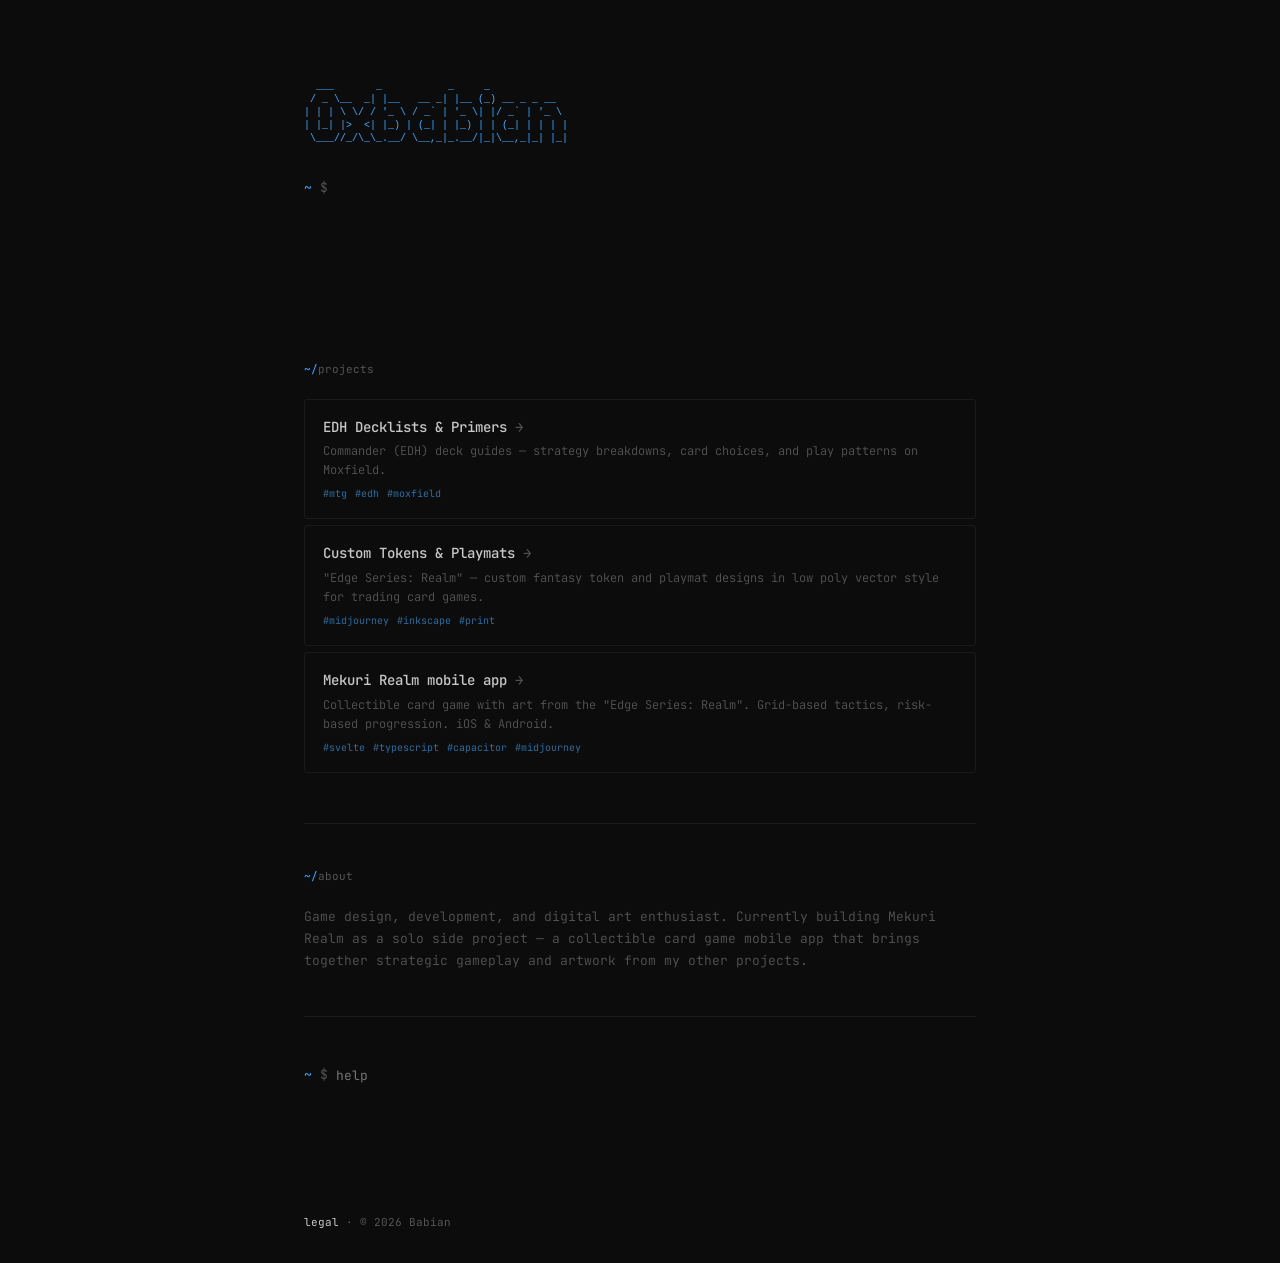
==== index.html @ 8018076c "Initial commit — 0xbabian.com static site Co-Authored-By: Claude Opus 4.6 (1M context) <noreply@anth" ====
<!DOCTYPE html>
<html lang="en">
<head>
  <meta charset="UTF-8">
  <meta name="viewport" content="width=device-width, initial-scale=1.0">
  <title>Babian — Creative Side Projects</title>
  <meta name="description" content="Babian — game design, digital art, and creative side projects. Creator of Mekuri Realm.">
  <link rel="preconnect" href="https://fonts.googleapis.com">
  <link rel="preconnect" href="https://fonts.gstatic.com" crossorigin>
  <link href="https://fonts.googleapis.com/css2?family=JetBrains+Mono:wght@300;400;500;700&display=swap" rel="stylesheet">
  <link rel="stylesheet" href="style.css">
  <noscript><style>.bio-line{opacity:1!important}.cursor{display:none!important}.mini-shell{display:none}#cmd::after{content:'whoami'}</style></noscript>
</head>
<body>
  <div class="wrap">

    <div class="ascii-logo-wrap">
    <pre class="ascii-logo">  ___       _           _     _
 / _ \__  _| |__   __ _| |__ (_) __ _ _ __
| | | \ \/ / '_ \ / _` | '_ \| |/ _` | '_ \
| |_| |>  <| |_) | (_| | |_) | | (_| | | | |
 \___//_/\_\_.__/ \__,_|_.__/|_|\__,_|_| |_|
    </pre>
    </div>

    <div class="section" style="border-bottom:none;padding-top:20px;">
      <div class="prompt"><span>~</span> $ <span id="cmd"></span><span class="cursor" id="type-cur" style="opacity:0;"></span></div>
      <div style="margin-top:8px;">
        <div class="bio bio-line"><span class="hl">Babian</span> · creative side projects</div>
        <div class="bio bio-line">game design · dev · digital art</div>
        <div class="bio bio-line">too many ideas, not enough evenings</div>
      </div>
    </div>

    <div class="section">
      <div class="section-head"><span>~/</span>projects</div>
      <a href="edh/index.html" class="project">
        <div class="project-name">EDH Decklists & Primers <span class="arrow">→</span></div>
        <div class="project-desc">Commander (EDH) deck guides — strategy breakdowns, card choices, and play patterns on Moxfield.</div>
        <div class="project-tags">
          <span class="tag">mtg</span>
          <span class="tag">edh</span>
          <span class="tag">moxfield</span>
        </div>
      </a>
      <a href="tokens/index.html" class="project">
        <div class="project-name">Custom Tokens & Playmats <span class="arrow">→</span></div>
        <div class="project-desc">"Edge Series: Realm" — custom fantasy token and playmat designs in low poly vector style for trading card games.</div>
        <div class="project-tags">
          <span class="tag">midjourney</span>
          <span class="tag">inkscape</span>
          <span class="tag">print</span>
        </div>
      </a>
      <a href="mekuri/index.html" class="project">
        <div class="project-name">Mekuri Realm mobile app <span class="arrow">→</span></div>
        <div class="project-desc">Collectible card game with art from the "Edge Series: Realm". Grid-based tactics, risk-based progression. iOS & Android.</div>
        <div class="project-tags">
          <span class="tag">svelte</span>
          <span class="tag">typescript</span>
          <span class="tag">capacitor</span>
          <span class="tag">midjourney</span>
        </div>
      </a>
    </div>

    <div class="section">
      <div class="section-head"><span>~/</span>about</div>
      <p class="bio">
        Game design, development, and digital art enthusiast.
        Currently building Mekuri Realm as a solo side project — a collectible
        card game mobile app that brings together strategic gameplay and artwork
        from my other projects.
      </p>
    </div>

    <div class="mini-shell">
      <div class="shell-output" id="so"></div>
      <div class="shell-row">
        <span class="shell-prompt"><span>~</span> $</span>
        <input class="shell-input" type="text" placeholder="help" spellcheck="false" id="si">
      </div>
    </div>

    <div class="footer">
      <a href="legal.html">legal</a> · © 2026 Babian
    </div>

  </div>
  <script>
    const themes={cyan:'#4af',green:'#33d17a',amber:'#ffb000'};
    const themeMeta={cyan:'ANSI 36 cyan',green:'P1 phosphor green',amber:'IBM 5151 amber'};
    let currentTheme='cyan';
    function setTheme(name){if(!themes[name])return false;currentTheme=name;document.documentElement.style.setProperty('--t-accent',themes[name]);localStorage.setItem('theme',name);return true;}
    const saved=localStorage.getItem('theme');if(saved&&themes[saved])setTheme(saved);

    const cmds={help:`<span class="c">available commands:</span>\n\n  <span class="t">help</span>        show this message\n  <span class="t">whoami</span>      who am i\n  <span class="t">neofetch</span>    system info\n  <span class="t">stack</span>       current tech stack\n  <span class="t">status</span>      project status\n  <span class="t">theme</span> <span class="c">[name]</span> switch color theme\n  <span class="t">coffee</span>      essential fuel\n  <span class="t">roll</span>        roll a d20\n  <span class="t">ls</span>          list files\n  <span class="t">cat</span> <span class="c">[file]</span>  read file\n  <span class="t">cd</span> <span class="c">[dir]</span>    navigate to page\n  <span class="t">clear</span>       clear output`,whoami:`<span class="c">Lars Waldow</span> <span class="t">aka</span> <span class="c">Babian</span>\n\n  <span class="t">Game design, digital art, and too many side projects.</span>\n  <span class="t">Based in Germany. Fueled by oat milk coffee.</span>`,stack:`<span class="c">~/stack.json</span>\n\n  frontend    <span class="t">Svelte 5 + TypeScript</span>\n  mobile      <span class="t">Capacitor (iOS + Android)</span>\n  styling     <span class="t">Tailwind CSS</span>\n  audio       <span class="t">Howler.js</span>\n  art         <span class="t">Midjourney v7 + Inkscape</span>\n  build       <span class="t">Vite</span>\n  os          <span class="t">macOS (Mac Studio M2 Max)</span>`,status:`<span class="c">project status:</span>\n\n  EDH Decks (20+) <span class="t">ongoing</span>         <span class="c">[########--]</span> 80%\n  Token Art       <span class="t">ongoing</span>         <span class="c">[########--]</span> 80%\n  Mekuri Realm    <span class="t">in development</span>  <span class="c">[######----]</span> 60%\n  This Website    <span class="t">you're looking at it</span>\n  Sleep Schedule  <span class="t">deprecated</span>`,coffee:()=>`<span class="c">brewing...</span>\n\n  Coffee #${Math.floor(Math.random()*847)+100} of 2026\n  <span class="t">Status: still warm</span>\n  <span class="t">Milk: oat</span>`,roll:()=>{const r=Math.floor(Math.random()*20)+1;const c=r===20?'  CRITICAL HIT! Ship it!':r===1?'  Critical fail. Coffee break.':r>=15?'  Nice roll. The code compiles.':r>=10?'  Decent. No bugs introduced.':'  Ouch. Check the console.';return`<span class="c">Rolling d20...</span>\n\n  Result: <span class="t">${r}</span>\n${c}`},sudo:`<span class="c">nice try.</span>\n\n  <span class="t">You are not in the sudoers file.</span>`,neofetch:()=>{const ua=navigator.userAgent;let os='Unknown';if(ua.includes('Mac'))os=ua.match(/Mac OS X [\d_]+/)?.[0]?.replace(/_/g,'.')||'macOS';else if(ua.includes('Windows'))os=ua.match(/Windows NT [\d.]+/)?.[0]||'Windows';else if(ua.includes('Linux'))os='Linux';else if(ua.includes('Android'))os='Android';else if(ua.includes('iPhone')||ua.includes('iPad'))os=ua.match(/OS [\d_]+/)?.[0]?.replace(/_/g,'.')||'iOS';let browser='Unknown';if(ua.includes('Firefox'))browser='Firefox '+(ua.match(/Firefox\/([\d.]+)/)?.[1]||'');else if(ua.includes('Edg/'))browser='Edge '+(ua.match(/Edg\/([\d.]+)/)?.[1]||'');else if(ua.includes('Chrome'))browser='Chrome '+(ua.match(/Chrome\/([\d.]+)/)?.[1]||'');else if(ua.includes('Safari'))browser='Safari '+(ua.match(/Version\/([\d.]+)/)?.[1]||'');const res=screen.width+'x'+screen.height+(devicePixelRatio>1?' @'+devicePixelRatio+'x':'');const vp=innerWidth+'x'+innerHeight;const cores=navigator.hardwareConcurrency||'?';const mem=navigator.deviceMemory?navigator.deviceMemory+'GB':'?';const lang=navigator.language;const dark=matchMedia('(prefers-color-scheme:dark)').matches?'yes':'no';const up=Math.floor(performance.now()/1000);const m=Math.floor(up/60);const s=up%60;const uptime=m>0?m+'m '+s+'s':s+'s';return`<span class="c">visitor@0xbabian.com</span>\n  ─────────────────\n  <span class="t">OS:</span>       ${os}\n  <span class="t">Browser:</span>  ${browser}\n  <span class="t">Display:</span>  ${res}\n  <span class="t">Viewport:</span> ${vp}\n  <span class="t">Cores:</span>    ${cores}\n  <span class="t">Memory:</span>   ${mem}\n  <span class="t">Lang:</span>     ${lang}\n  <span class="t">Theme:</span>    ${currentTheme} [${themes[currentTheme]}]\n  <span class="t">Uptime:</span>   ${uptime}`},ls:`<span class="t">about.md    edh/    legal/    mekuri/    tokens/    .secret</span>`,'cat .secret':`<span class="c">404:</span> <span class="t">Nice try, Guybrush.</span>`,'cat about.md':`<span class="c">~/about.md</span>\n\n  <span class="t">Game design, dev and digital art.</span>\n  <span class="t">Currently building Mekuri Realm — a collectible card game</span>\n  <span class="t">mobile app. Fueled by oat milk coffee.</span>`,exit:`<span class="t">Logout? Where would you even go?</span>\n<span class="t">The terminal is all there is.</span>`,clear:'CLEAR'};
    // Intro sequence
    (function(){
      var cmd=document.getElementById('cmd'),cur=document.getElementById('type-cur'),logo=document.querySelector('.ascii-logo'),lines=document.querySelectorAll('.bio-line'),text='whoami',i=0;
      if(sessionStorage.getItem('intro')){logo.style.cssText='clip-path:none;animation:none;opacity:1';cmd.textContent='whoami';cur.style.display='none';lines.forEach(function(l){l.style.opacity='1';});return;}
      sessionStorage.setItem('intro','1');
      function type(){if(i<text.length){cmd.textContent+=text[i++];setTimeout(type,80);}else{setTimeout(function(){cur.style.display='none';lines.forEach(function(l,idx){setTimeout(function(){l.style.animation='fadeInLine 0.45s ease-out forwards';if(idx===lines.length-1){setTimeout(function(){var si=document.getElementById('si');if(window.innerWidth>480)si.focus();},500);}},idx*300);});},350);}}
      setTimeout(function(){cur.style.animation='fadeIn 0.3s ease-out forwards';},2000);
      setTimeout(type,2500);
    })();

    const si=document.getElementById('si'),so=document.getElementById('so');
    si.addEventListener('keydown',e=>{if(e.key!=='Enter')return;const raw=si.value.trim().toLowerCase();si.value='';if(!raw)return;let r;if(raw.startsWith('theme')){const arg=raw.split(/\s+/)[1];function themeList(){return Object.keys(themes).map(t=>{const mark=t===currentTheme?' ●':'';const pad=' '.repeat(10-t.length-mark.length);return`  <span class="${t===currentTheme?'c':'t'}">${t}${mark}</span>${pad}<span style="color:var(--t-dim)">// ${themeMeta[t]}</span>`}).join('\n');}function themeListHtml(prefix){return`${prefix?`<span class="c">${prefix}</span>\n\n`:''}<span class="theme-list">${themeList()}</span>`;}function updateAllThemeLists(){so.querySelectorAll('.theme-list').forEach(el=>{el.innerHTML=themeList();});}if(!arg){r=`${themeListHtml('available themes:')}\n\n  <span class="t">usage: theme [name]</span>`;}else if(setTheme(arg)){updateAllThemeLists();r=`<span class="c">theme set to ${arg}</span>`;}else{r=`<span class="t">unknown theme: ${arg}. Try</span> <span class="c">theme</span> <span class="t">to list options.</span>`;}}else if(raw.startsWith('cd')){const dir=raw.split(/\s+/)[1];const dirs={legal:'legal.html',mekuri:'mekuri/index.html',tokens:'tokens/index.html',edh:'edh/index.html'};if(!dir){r=`<span class="c">usage:</span> <span class="t">cd [dir]</span>\n\n  <span class="t">edh/    legal/    mekuri/    tokens/</span>`;}else if(dirs[dir]||dirs[dir.replace(/\/$/,'')]){const target=dirs[dir]||dirs[dir.replace(/\/$/,'')];r=`<span class="c">cd ${dir}/</span> <span class="t">— redirecting...</span>`;setTimeout(()=>{window.location.href=target;},1000);}else{r=`<span class="t">bash: cd: ${dir}: No such directory</span>`;}}else{r=cmds[raw];if(typeof r==='function')r=r();if(!r)r=`<span class="t">command not found: ${raw}. Type</span> <span class="c">help</span> <span class="t">for available commands.</span>`;}if(r==='CLEAR'){so.innerHTML='';return;}const el=document.createElement('div');el.style.marginBottom='16px';el.innerHTML=`<div style="color:var(--t-dim);margin-bottom:4px;"><span style="color:var(--t-accent);">~</span> $ ${raw}</div>${r}`;so.appendChild(el);si.scrollIntoView({behavior:'smooth',block:'center'});});
  </script>
</body>
</html>
---- style.css ----
*, *::before, *::after { margin: 0; padding: 0; box-sizing: border-box; }

:root {
  --t-bg: #0c0c0c;
  --t-accent: #4af;
  --t-dim: #555;
  --t-text: #c8c8c8;
  --t-text-bright: #e8e8e8;
  --t-border: #1a1a1a;
  --t-border-hover: #2a2a2a;
}

html { scroll-behavior: smooth; }

body {
  font-family: 'JetBrains Mono', monospace;
  background: var(--t-bg);
  color: var(--t-text);
  min-height: 100vh;
  line-height: 1.6;
  -webkit-font-smoothing: antialiased;
  font-size: 13px;
}

.wrap { max-width: 720px; margin: 0 auto; padding: 0 24px; }

/* ASCII */
.ascii-logo-wrap { padding-top: 60px; }
.ascii-logo {
  color: var(--t-accent);
  font-size: 10px;
  line-height: 1.3;
  white-space: pre;
  overflow: visible;
  position: relative;
  clip-path: inset(0 0 100% 0);
  animation: revealLines 1.2s ease-out 0.3s forwards, logoGlow 0.6s ease-in-out 1.3s forwards;
}
.ascii-logo::after {
  content: '';
  position: absolute;
  left: 0; right: 0;
  top: 0; height: 2px;
  background: linear-gradient(90deg, transparent, var(--t-accent), transparent);
  opacity: 0;
  animation: scanLine 1.2s ease-out 0.3s forwards;
  pointer-events: none;
}
@keyframes revealLines {
  0%   { clip-path: inset(0 0 100% 0); }
  100% { clip-path: inset(0 0 0% 0); }
}
@keyframes logoGlow {
  0%   { text-shadow: none; }
  50%  { text-shadow: 0 0 10px var(--t-accent), 0 0 20px var(--t-accent); }
  100% { text-shadow: none; }
}
@keyframes scanLine {
  0%   { top: 0; opacity: 0.8; }
  50%  { opacity: 1; }
  85%  { opacity: 0.5; }
  100% { top: 100%; opacity: 0; }
}
@media (max-width: 480px) {
  .ascii-logo { transform: scale(0.85); transform-origin: top left; margin-bottom: -10px; }
  .section { padding: 24px 0; }
  .mini-shell { padding: 24px 0; margin-bottom: 24px; }
}

/* Prompt */
.prompt { color: var(--t-dim); font-size: 13px; }
.prompt span, .hl { color: var(--t-accent); }

/* Sections */
.section { padding: 36px 0; border-bottom: 1px solid var(--t-border); }
.section:last-of-type { border-bottom: none; }
.section-head { font-size: 11px; color: var(--t-dim); margin-bottom: 20px; }
.section-head span { color: var(--t-accent); }

/* Bio */
.bio { font-size: 13px; color: var(--t-dim); font-weight: 300; line-height: 1.7; }
.bio a { color: var(--t-accent); text-decoration: none; }
.bio a:hover { text-decoration: underline; }

/* Projects */
.project {
  display: block; padding: 16px 18px; margin-bottom: 6px;
  border: 1px solid var(--t-border); border-radius: 3px;
  text-decoration: none; color: inherit;
  transition: border-color 0.2s, background 0.2s;
}
.project:hover { border-color: var(--t-border-hover); background: #111; }
.project-name { font-size: 14px; font-weight: 500; margin-bottom: 4px; }
.project-name .arrow { color: var(--t-dim); transition: color 0.2s; }
.project:hover .arrow { color: var(--t-accent); }
.project-desc { font-size: 12px; color: var(--t-dim); font-weight: 300; }
.project-tags { margin-top: 6px; display: flex; gap: 8px; flex-wrap: wrap; }
.tag { font-size: 10px; color: var(--t-accent); opacity: 0.6; }
.tag::before { content: '#'; }

/* Cursor */
.cursor {
  display: inline-block; width: 8px; height: 15px;
  background: var(--t-accent); margin-left: 2px;
  animation: blink 1s step-end infinite; vertical-align: text-bottom;
}
@keyframes blink { 50% { opacity: 0; } }
@keyframes fadeIn { from { opacity: 0; } to { opacity: 1; } }

/* Bio line reveal */
.bio-line { opacity: 0; }
@keyframes fadeInLine {
  from { opacity: 0; transform: translateY(5px); }
  to   { opacity: 1; transform: translateY(0); }
}

/* Shell */
.mini-shell { padding: 36px 0; margin-bottom: 60px; }
.shell-row { display: flex; align-items: center; gap: 8px; }
.shell-prompt { font-size: 13px; color: var(--t-dim); white-space: nowrap; }
.shell-prompt span { color: var(--t-accent); }
.shell-input {
  flex: 1; background: none; border: none; outline: none;
  font-family: 'JetBrains Mono', monospace; font-size: 13px;
  color: var(--t-text); caret-color: var(--t-accent);
}
.shell-output { margin-bottom: 12px; font-size: 12px; color: var(--t-dim); line-height: 1.7; white-space: pre-wrap; }
.shell-output .c { color: var(--t-accent); }
.shell-output .t { color: var(--t-text); }

/* Nav (subpages) */
.nav { padding: 24px 0; opacity: 0; animation: fadeIn 0.4s ease-out 0.1s forwards; }
.nav a { font-size: 12px; color: var(--t-dim); text-decoration: none; transition: color 0.2s; }
.nav a:hover { color: var(--t-text); }
.nav a .ch { color: var(--t-accent); }

/* Page header (subpages) */
.page-header { padding: 40px 0 32px; border-bottom: 1px solid var(--t-border); }
.page-title { font-size: 20px; font-weight: 700; letter-spacing: -0.5px; margin-bottom: 6px; }
.page-sub { font-size: 12px; color: var(--t-dim); font-weight: 300; line-height: 1.6; }
.page-badge {
  display: inline-block; font-size: 9px; font-weight: 600; letter-spacing: 2px;
  text-transform: uppercase; color: var(--t-accent); border: 1px solid var(--t-border);
  padding: 3px 8px; border-radius: 3px; margin-top: 10px;
}

/* Features */
.feature { padding: 18px 0; border-bottom: 1px solid var(--t-border); }
.feature:last-child { border-bottom: none; }
.feature-name { font-size: 13px; font-weight: 500; margin-bottom: 4px; display: flex; align-items: center; gap: 6px; }
.feature-icon { width: 16px; height: 16px; color: var(--t-accent); flex-shrink: 0; }
.feature-desc { font-size: 12px; color: var(--t-dim); font-weight: 300; }

/* Screenshots */
.screenshots { display: grid; grid-template-columns: repeat(auto-fit, minmax(140px, 1fr)); gap: 12px; margin-top: 16px; }
.screenshot {
  aspect-ratio: 9/16; max-height: 280px; border: 1px dashed var(--t-border); border-radius: 3px;
  display: flex; align-items: center; justify-content: center;
  color: var(--t-dim); font-size: 10px; letter-spacing: 1px; text-transform: uppercase;
  overflow: hidden;
}
.screenshot.has-image { padding: 0; border: none; max-height: none; aspect-ratio: auto; }
.screenshot.has-image img { width: 100%; height: auto; display: block; border-radius: 3px; }

/* Tech tags */
.tech-list { display: flex; flex-wrap: wrap; gap: 8px; margin-top: 8px; }
.tech-tag { font-size: 11px; color: var(--t-text); padding: 4px 10px; border: 1px solid var(--t-border); border-radius: 3px; }

/* Gallery */
.gallery { display: grid; grid-template-columns: repeat(auto-fill, minmax(150px, 1fr)); gap: 10px; }
.gallery-item {
  aspect-ratio: 5/7; border: 1px solid var(--t-border); border-radius: 3px;
  display: flex; align-items: center; justify-content: center;
  color: var(--t-dim); font-size: 10px; letter-spacing: 1px; text-transform: uppercase;
  transition: border-color 0.2s; overflow: hidden; position: relative;
}
.gallery-item:hover { border-color: var(--t-border-hover); }
.gallery-item.has-image { padding: 0; }
.gallery-item.has-image img { width: 100%; height: 100%; object-fit: cover; display: block; border-radius: 2px; }
.gallery-playmats { grid-template-columns: repeat(2, 1fr); }
@media (max-width: 480px) { .gallery-playmats { grid-template-columns: 1fr; } }
.gallery-item.playmat { aspect-ratio: 5/3; }

/* Prose (legal, privacy) */
.prose { font-size: 12px; color: var(--t-dim); line-height: 1.8; }
.prose h2 { font-size: 14px; font-weight: 600; color: var(--t-text); margin: 28px 0 12px; }
.prose h2:first-child { margin-top: 0; }
.prose p { margin-bottom: 12px; }
.prose a { color: var(--t-accent); text-decoration: none; }
.prose a:hover { text-decoration: underline; }
.prose ul { padding-left: 20px; margin-bottom: 12px; }
.prose li { margin-bottom: 4px; }
.prose .updated { font-size: 11px; color: var(--t-dim); margin-bottom: 24px; }

/* Footer */
.footer { padding: 32px 0; font-size: 11px; color: var(--t-dim); }
.footer a { color: var(--t-text); text-decoration: none; }
.footer a:hover { color: var(--t-accent); }

@media (min-width: 640px) {
  .ascii-logo-wrap { padding-top: 80px; }
  .section { padding: 44px 0; }
  .page-header { padding: 48px 0 36px; }
}
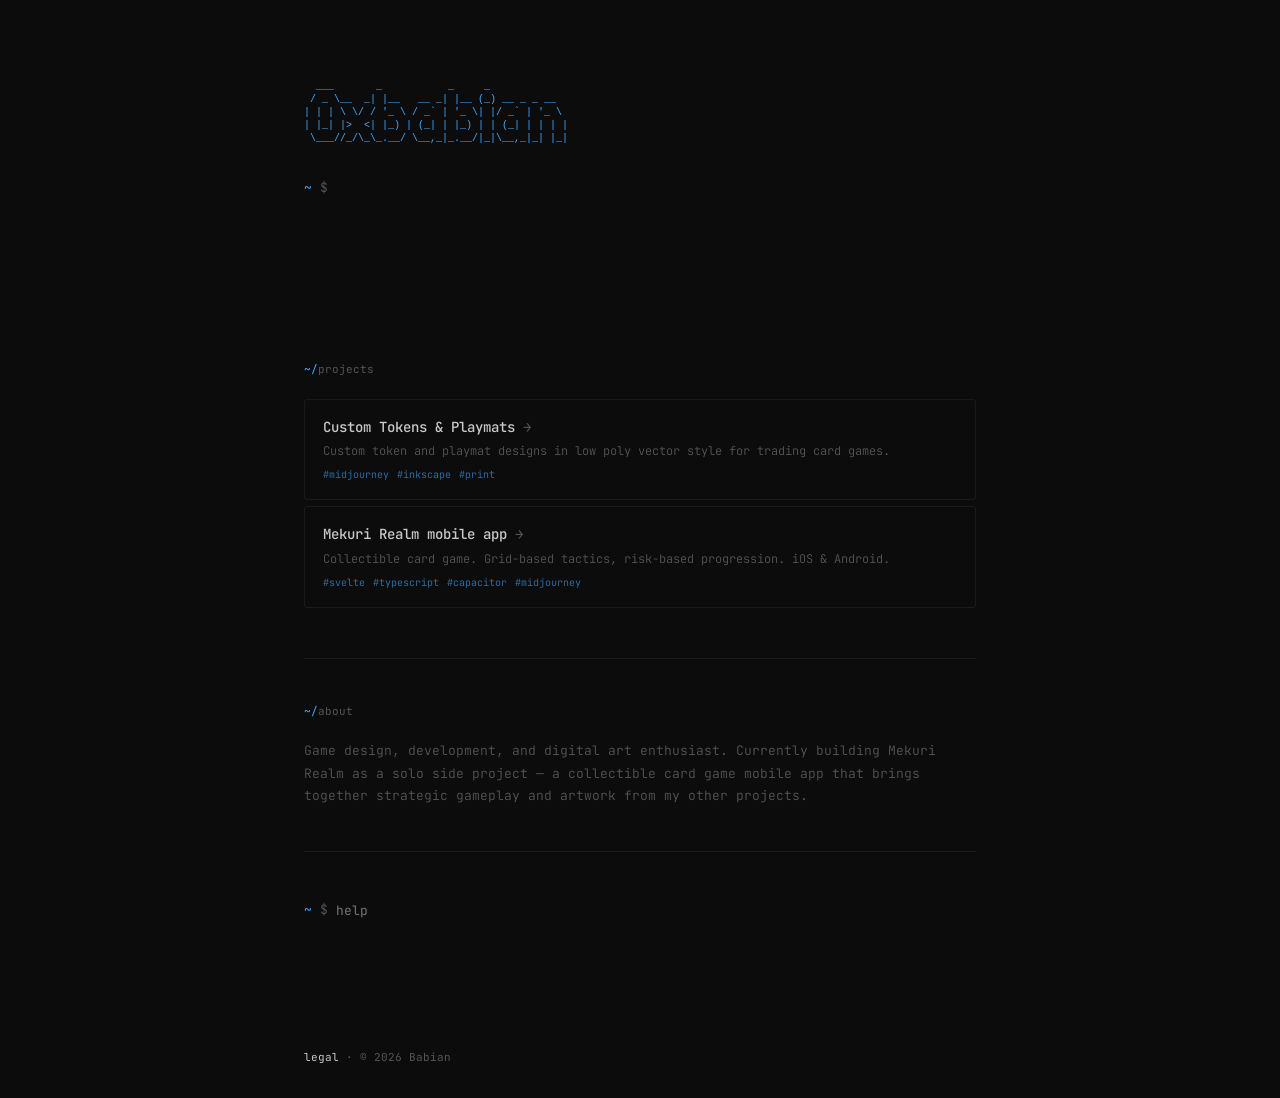
==== commit 6f120f25: "Remove EDH section, update Mekuri screenshots and content - Remove EDH Decklists & Primers page and " ====
--- a/index.html
+++ b/index.html
@@ -8,6 +8,7 @@
   <link rel="preconnect" href="https://fonts.googleapis.com">
   <link rel="preconnect" href="https://fonts.gstatic.com" crossorigin>
   <link href="https://fonts.googleapis.com/css2?family=JetBrains+Mono:wght@300;400;500;700&display=swap" rel="stylesheet">
+  <link rel="icon" href="favicon.svg" type="image/svg+xml">
   <link rel="stylesheet" href="style.css">
   <noscript><style>.bio-line{opacity:1!important}.cursor{display:none!important}.mini-shell{display:none}#cmd::after{content:'whoami'}</style></noscript>
 </head>
@@ -34,18 +35,9 @@
 
     <div class="section">
       <div class="section-head"><span>~/</span>projects</div>
-      <a href="edh/index.html" class="project">
-        <div class="project-name">EDH Decklists & Primers <span class="arrow">→</span></div>
-        <div class="project-desc">Commander (EDH) deck guides — strategy breakdowns, card choices, and play patterns on Moxfield.</div>
-        <div class="project-tags">
-          <span class="tag">mtg</span>
-          <span class="tag">edh</span>
-          <span class="tag">moxfield</span>
-        </div>
-      </a>
       <a href="tokens/index.html" class="project">
         <div class="project-name">Custom Tokens & Playmats <span class="arrow">→</span></div>
-        <div class="project-desc">"Edge Series: Realm" — custom fantasy token and playmat designs in low poly vector style for trading card games.</div>
+        <div class="project-desc">Custom token and playmat designs in low poly vector style for trading card games.</div>
         <div class="project-tags">
           <span class="tag">midjourney</span>
           <span class="tag">inkscape</span>
@@ -54,7 +46,7 @@
       </a>
       <a href="mekuri/index.html" class="project">
         <div class="project-name">Mekuri Realm mobile app <span class="arrow">→</span></div>
-        <div class="project-desc">Collectible card game with art from the "Edge Series: Realm". Grid-based tactics, risk-based progression. iOS & Android.</div>
+        <div class="project-desc">Collectible card game. Grid-based tactics, risk-based progression. iOS & Android.</div>
         <div class="project-tags">
           <span class="tag">svelte</span>
           <span class="tag">typescript</span>
@@ -88,17 +80,17 @@
 
   </div>
   <script>
-    const themes={cyan:'#4af',green:'#33d17a',amber:'#ffb000'};
-    const themeMeta={cyan:'ANSI 36 cyan',green:'P1 phosphor green',amber:'IBM 5151 amber'};
+    const themes={cyan:'#4af',green:'#33d17a',amber:'#ffb000',white:'#d4d4d4'};
+    const themeMeta={cyan:'ANSI 36 cyan',green:'P1 phosphor green',amber:'IBM 5151 amber',white:'VT220 white'};
     let currentTheme='cyan';
     function setTheme(name){if(!themes[name])return false;currentTheme=name;document.documentElement.style.setProperty('--t-accent',themes[name]);localStorage.setItem('theme',name);return true;}
     const saved=localStorage.getItem('theme');if(saved&&themes[saved])setTheme(saved);
 
-    const cmds={help:`<span class="c">available commands:</span>\n\n  <span class="t">help</span>        show this message\n  <span class="t">whoami</span>      who am i\n  <span class="t">neofetch</span>    system info\n  <span class="t">stack</span>       current tech stack\n  <span class="t">status</span>      project status\n  <span class="t">theme</span> <span class="c">[name]</span> switch color theme\n  <span class="t">coffee</span>      essential fuel\n  <span class="t">roll</span>        roll a d20\n  <span class="t">ls</span>          list files\n  <span class="t">cat</span> <span class="c">[file]</span>  read file\n  <span class="t">cd</span> <span class="c">[dir]</span>    navigate to page\n  <span class="t">clear</span>       clear output`,whoami:`<span class="c">Lars Waldow</span> <span class="t">aka</span> <span class="c">Babian</span>\n\n  <span class="t">Game design, digital art, and too many side projects.</span>\n  <span class="t">Based in Germany. Fueled by oat milk coffee.</span>`,stack:`<span class="c">~/stack.json</span>\n\n  frontend    <span class="t">Svelte 5 + TypeScript</span>\n  mobile      <span class="t">Capacitor (iOS + Android)</span>\n  styling     <span class="t">Tailwind CSS</span>\n  audio       <span class="t">Howler.js</span>\n  art         <span class="t">Midjourney v7 + Inkscape</span>\n  build       <span class="t">Vite</span>\n  os          <span class="t">macOS (Mac Studio M2 Max)</span>`,status:`<span class="c">project status:</span>\n\n  EDH Decks (20+) <span class="t">ongoing</span>         <span class="c">[########--]</span> 80%\n  Token Art       <span class="t">ongoing</span>         <span class="c">[########--]</span> 80%\n  Mekuri Realm    <span class="t">in development</span>  <span class="c">[######----]</span> 60%\n  This Website    <span class="t">you're looking at it</span>\n  Sleep Schedule  <span class="t">deprecated</span>`,coffee:()=>`<span class="c">brewing...</span>\n\n  Coffee #${Math.floor(Math.random()*847)+100} of 2026\n  <span class="t">Status: still warm</span>\n  <span class="t">Milk: oat</span>`,roll:()=>{const r=Math.floor(Math.random()*20)+1;const c=r===20?'  CRITICAL HIT! Ship it!':r===1?'  Critical fail. Coffee break.':r>=15?'  Nice roll. The code compiles.':r>=10?'  Decent. No bugs introduced.':'  Ouch. Check the console.';return`<span class="c">Rolling d20...</span>\n\n  Result: <span class="t">${r}</span>\n${c}`},sudo:`<span class="c">nice try.</span>\n\n  <span class="t">You are not in the sudoers file.</span>`,neofetch:()=>{const ua=navigator.userAgent;let os='Unknown';if(ua.includes('Mac'))os=ua.match(/Mac OS X [\d_]+/)?.[0]?.replace(/_/g,'.')||'macOS';else if(ua.includes('Windows'))os=ua.match(/Windows NT [\d.]+/)?.[0]||'Windows';else if(ua.includes('Linux'))os='Linux';else if(ua.includes('Android'))os='Android';else if(ua.includes('iPhone')||ua.includes('iPad'))os=ua.match(/OS [\d_]+/)?.[0]?.replace(/_/g,'.')||'iOS';let browser='Unknown';if(ua.includes('Firefox'))browser='Firefox '+(ua.match(/Firefox\/([\d.]+)/)?.[1]||'');else if(ua.includes('Edg/'))browser='Edge '+(ua.match(/Edg\/([\d.]+)/)?.[1]||'');else if(ua.includes('Chrome'))browser='Chrome '+(ua.match(/Chrome\/([\d.]+)/)?.[1]||'');else if(ua.includes('Safari'))browser='Safari '+(ua.match(/Version\/([\d.]+)/)?.[1]||'');const res=screen.width+'x'+screen.height+(devicePixelRatio>1?' @'+devicePixelRatio+'x':'');const vp=innerWidth+'x'+innerHeight;const cores=navigator.hardwareConcurrency||'?';const mem=navigator.deviceMemory?navigator.deviceMemory+'GB':'?';const lang=navigator.language;const dark=matchMedia('(prefers-color-scheme:dark)').matches?'yes':'no';const up=Math.floor(performance.now()/1000);const m=Math.floor(up/60);const s=up%60;const uptime=m>0?m+'m '+s+'s':s+'s';return`<span class="c">visitor@0xbabian.com</span>\n  ─────────────────\n  <span class="t">OS:</span>       ${os}\n  <span class="t">Browser:</span>  ${browser}\n  <span class="t">Display:</span>  ${res}\n  <span class="t">Viewport:</span> ${vp}\n  <span class="t">Cores:</span>    ${cores}\n  <span class="t">Memory:</span>   ${mem}\n  <span class="t">Lang:</span>     ${lang}\n  <span class="t">Theme:</span>    ${currentTheme} [${themes[currentTheme]}]\n  <span class="t">Uptime:</span>   ${uptime}`},ls:`<span class="t">about.md    edh/    legal/    mekuri/    tokens/    .secret</span>`,'cat .secret':`<span class="c">404:</span> <span class="t">Nice try, Guybrush.</span>`,'cat about.md':`<span class="c">~/about.md</span>\n\n  <span class="t">Game design, dev and digital art.</span>\n  <span class="t">Currently building Mekuri Realm — a collectible card game</span>\n  <span class="t">mobile app. Fueled by oat milk coffee.</span>`,exit:`<span class="t">Logout? Where would you even go?</span>\n<span class="t">The terminal is all there is.</span>`,clear:'CLEAR'};
+    const cmds={help:`<span class="c">available commands:</span>\n\n  <span class="t">help</span>        show this message\n  <span class="t">whoami</span>      who am i\n  <span class="t">neofetch</span>    system info\n  <span class="t">stack</span>       current tech stack\n  <span class="t">status</span>      project status\n  <span class="t">theme</span> <span class="c">[name]</span> switch color theme\n  <span class="t">coffee</span>      essential fuel\n  <span class="t">roll</span>        roll a d20\n  <span class="t">ls</span>          list files\n  <span class="t">cat</span> <span class="c">[file]</span>  read file\n  <span class="t">cd</span> <span class="c">[dir]</span>    navigate to page\n  <span class="t">clear</span>       clear output`,whoami:`<span class="c">Lars Waldow</span> <span class="t">aka</span> <span class="c">Babian</span>\n\n  <span class="t">Game design, digital art, and too many side projects.</span>\n  <span class="t">Based in Germany. Fueled by oat milk coffee.</span>`,stack:`<span class="c">~/stack.json</span>\n\n  frontend    <span class="t">Svelte 5 + TypeScript</span>\n  mobile      <span class="t">Capacitor (iOS + Android)</span>\n  styling     <span class="t">Tailwind CSS</span>\n  audio       <span class="t">Howler.js</span>\n  art         <span class="t">Midjourney v7 + Inkscape</span>\n  build       <span class="t">Vite</span>\n  os          <span class="t">macOS (Mac Studio M2 Max)</span>`,status:`<span class="c">project status:</span>\n\n  Token Art       <span class="t">ongoing</span>         <span class="c">[########--]</span> 80%\n  Mekuri Realm    <span class="t">in development</span>  <span class="c">[######----]</span> 60%\n  This Website    <span class="t">you're looking at it</span>\n  Sleep Schedule  <span class="t">deprecated</span>`,coffee:()=>{const day=Math.floor((Date.now()-new Date(new Date().getFullYear(),0,1))/864e5);const n=Math.floor(day*2.5)+Math.floor(Math.random()*3);return`<span class="c">brewing...</span>\n\n  Coffee #${n} of ${new Date().getFullYear()}\n  <span class="t">Blend:  dark roast</span>\n  <span class="t">Milk:   oat (obviously)</span>\n  <span class="t">Sugar:  absolutely not</span>\n  <span class="t">Temp:   hot (for now)</span>`},roll:()=>{const r=Math.floor(Math.random()*20)+1;const c=r===20?'  CRITICAL HIT! Ship it!':r===1?'  Critical fail. Coffee break.':r>=15?'  Nice roll. The code compiles.':r>=10?'  Decent. No bugs introduced.':'  Ouch. Check the console.';return`<span class="c">Rolling d20...</span>\n\n  Result: <span class="t">${r}</span>\n${c}`},sudo:`<span class="c">nice try.</span>\n\n  <span class="t">You are not in the sudoers file.</span>`,neofetch:()=>{const ua=navigator.userAgent;let os='Unknown';if(ua.includes('Mac'))os=ua.match(/Mac OS X [\d_]+/)?.[0]?.replace(/_/g,'.')||'macOS';else if(ua.includes('Windows'))os=ua.match(/Windows NT [\d.]+/)?.[0]||'Windows';else if(ua.includes('Linux'))os='Linux';else if(ua.includes('Android'))os='Android';else if(ua.includes('iPhone')||ua.includes('iPad'))os=ua.match(/OS [\d_]+/)?.[0]?.replace(/_/g,'.')||'iOS';let browser='Unknown';if(ua.includes('Firefox'))browser='Firefox '+(ua.match(/Firefox\/([\d.]+)/)?.[1]||'');else if(ua.includes('Edg/'))browser='Edge '+(ua.match(/Edg\/([\d.]+)/)?.[1]||'');else if(ua.includes('Chrome'))browser='Chrome '+(ua.match(/Chrome\/([\d.]+)/)?.[1]||'');else if(ua.includes('Safari'))browser='Safari '+(ua.match(/Version\/([\d.]+)/)?.[1]||'');const res=screen.width+'x'+screen.height+(devicePixelRatio>1?' @'+devicePixelRatio+'x':'');const vp=innerWidth+'x'+innerHeight;const cores=navigator.hardwareConcurrency||'?';const mem=navigator.deviceMemory?navigator.deviceMemory+'GB':'?';const lang=navigator.language;const dark=matchMedia('(prefers-color-scheme:dark)').matches?'yes':'no';const up=Math.floor(performance.now()/1000);const m=Math.floor(up/60);const s=up%60;const uptime=m>0?m+'m '+s+'s':s+'s';return`<span class="c">visitor@0xbabian.com</span>\n  ─────────────────\n  <span class="t">OS:</span>       ${os}\n  <span class="t">Browser:</span>  ${browser}\n  <span class="t">Display:</span>  ${res}\n  <span class="t">Viewport:</span> ${vp}\n  <span class="t">Cores:</span>    ${cores}\n  <span class="t">Memory:</span>   ${mem}\n  <span class="t">Lang:</span>     ${lang}\n  <span class="t">Theme:</span>    ${currentTheme} [${themes[currentTheme]}]\n  <span class="t">Uptime:</span>   ${uptime}`},ls:`<span class="t">about.md    legal/    mekuri/    tokens/    .secret</span>`,'cat .secret':`<span class="c">404:</span> <span class="t">Nice try, Guybrush.</span>`,'cat about.md':`<span class="c">~/about.md</span>\n\n  <span class="t">Game design, dev and digital art.</span>\n  <span class="t">Currently building Mekuri Realm — a collectible card game</span>\n  <span class="t">mobile app. Fueled by oat milk coffee.</span>`,exit:`<span class="t">Logout? Where would you even go?</span>\n<span class="t">The terminal is all there is.</span>`,clear:'CLEAR'};
     // Intro sequence
     (function(){
       var cmd=document.getElementById('cmd'),cur=document.getElementById('type-cur'),logo=document.querySelector('.ascii-logo'),lines=document.querySelectorAll('.bio-line'),text='whoami',i=0;
-      if(sessionStorage.getItem('intro')){logo.style.cssText='clip-path:none;animation:none;opacity:1';cmd.textContent='whoami';cur.style.display='none';lines.forEach(function(l){l.style.opacity='1';});return;}
+      if(sessionStorage.getItem('intro')){logo.classList.add('no-anim');cmd.textContent='whoami';cur.style.display='none';lines.forEach(function(l){l.style.opacity='1';});return;}
       sessionStorage.setItem('intro','1');
       function type(){if(i<text.length){cmd.textContent+=text[i++];setTimeout(type,80);}else{setTimeout(function(){cur.style.display='none';lines.forEach(function(l,idx){setTimeout(function(){l.style.animation='fadeInLine 0.45s ease-out forwards';if(idx===lines.length-1){setTimeout(function(){var si=document.getElementById('si');if(window.innerWidth>480)si.focus();},500);}},idx*300);});},350);}}
       setTimeout(function(){cur.style.animation='fadeIn 0.3s ease-out forwards';},2000);
@@ -106,7 +98,7 @@
     })();
 
     const si=document.getElementById('si'),so=document.getElementById('so');
-    si.addEventListener('keydown',e=>{if(e.key!=='Enter')return;const raw=si.value.trim().toLowerCase();si.value='';if(!raw)return;let r;if(raw.startsWith('theme')){const arg=raw.split(/\s+/)[1];function themeList(){return Object.keys(themes).map(t=>{const mark=t===currentTheme?' ●':'';const pad=' '.repeat(10-t.length-mark.length);return`  <span class="${t===currentTheme?'c':'t'}">${t}${mark}</span>${pad}<span style="color:var(--t-dim)">// ${themeMeta[t]}</span>`}).join('\n');}function themeListHtml(prefix){return`${prefix?`<span class="c">${prefix}</span>\n\n`:''}<span class="theme-list">${themeList()}</span>`;}function updateAllThemeLists(){so.querySelectorAll('.theme-list').forEach(el=>{el.innerHTML=themeList();});}if(!arg){r=`${themeListHtml('available themes:')}\n\n  <span class="t">usage: theme [name]</span>`;}else if(setTheme(arg)){updateAllThemeLists();r=`<span class="c">theme set to ${arg}</span>`;}else{r=`<span class="t">unknown theme: ${arg}. Try</span> <span class="c">theme</span> <span class="t">to list options.</span>`;}}else if(raw.startsWith('cd')){const dir=raw.split(/\s+/)[1];const dirs={legal:'legal.html',mekuri:'mekuri/index.html',tokens:'tokens/index.html',edh:'edh/index.html'};if(!dir){r=`<span class="c">usage:</span> <span class="t">cd [dir]</span>\n\n  <span class="t">edh/    legal/    mekuri/    tokens/</span>`;}else if(dirs[dir]||dirs[dir.replace(/\/$/,'')]){const target=dirs[dir]||dirs[dir.replace(/\/$/,'')];r=`<span class="c">cd ${dir}/</span> <span class="t">— redirecting...</span>`;setTimeout(()=>{window.location.href=target;},1000);}else{r=`<span class="t">bash: cd: ${dir}: No such directory</span>`;}}else{r=cmds[raw];if(typeof r==='function')r=r();if(!r)r=`<span class="t">command not found: ${raw}. Type</span> <span class="c">help</span> <span class="t">for available commands.</span>`;}if(r==='CLEAR'){so.innerHTML='';return;}const el=document.createElement('div');el.style.marginBottom='16px';el.innerHTML=`<div style="color:var(--t-dim);margin-bottom:4px;"><span style="color:var(--t-accent);">~</span> $ ${raw}</div>${r}`;so.appendChild(el);si.scrollIntoView({behavior:'smooth',block:'center'});});
+    si.addEventListener('keydown',e=>{if(e.key!=='Enter')return;const raw=si.value.trim().toLowerCase();si.value='';if(!raw)return;let r;if(raw.startsWith('theme')){const arg=raw.split(/\s+/)[1];function themeList(){return Object.keys(themes).map(t=>{const mark=t===currentTheme?' ●':'';const pad=' '.repeat(10-t.length-mark.length);return`  <span class="${t===currentTheme?'c':'t'}">${t}${mark}</span>${pad}<span style="color:var(--t-dim)">// ${themeMeta[t]}</span>`}).join('\n');}function themeListHtml(prefix){return`${prefix?`<span class="c">${prefix}</span>\n\n`:''}<span class="theme-list">${themeList()}</span>`;}function updateAllThemeLists(){so.querySelectorAll('.theme-list').forEach(el=>{el.innerHTML=themeList();});}if(!arg){r=`${themeListHtml('available themes:')}\n\n  <span class="t">usage: theme [name]</span>`;}else if(setTheme(arg)){updateAllThemeLists();r=`<span class="c">theme set to ${arg}</span>`;}else{r=`<span class="t">unknown theme: ${arg}. Try</span> <span class="c">theme</span> <span class="t">to list options.</span>`;}}else if(raw.startsWith('cd')){const dir=raw.split(/\s+/)[1];const dirs={legal:'legal.html',mekuri:'mekuri/index.html',tokens:'tokens/index.html'};if(!dir){r=`<span class="c">usage:</span> <span class="t">cd [dir]</span>\n\n  <span class="t">legal/    mekuri/    tokens/</span>`;}else if(dirs[dir]||dirs[dir.replace(/\/$/,'')]){const target=dirs[dir]||dirs[dir.replace(/\/$/,'')];r=`<span class="c">cd ${dir}/</span> <span class="t">— redirecting...</span>`;setTimeout(()=>{window.location.href=target;},1000);}else{r=`<span class="t">bash: cd: ${dir}: No such directory</span>`;}}else{r=cmds[raw];if(typeof r==='function')r=r();if(!r)r=`<span class="t">command not found: ${raw}. Type</span> <span class="c">help</span> <span class="t">for available commands.</span>`;}if(r==='CLEAR'){so.innerHTML='';return;}const el=document.createElement('div');el.style.marginBottom='16px';el.innerHTML=`<div style="color:var(--t-dim);margin-bottom:4px;"><span style="color:var(--t-accent);">~</span> $ ${raw}</div>${r}`;so.appendChild(el);si.scrollIntoView({behavior:'smooth',block:'center'});});
   </script>
 </body>
 </html>
--- a/style.css
+++ b/style.css
@@ -46,6 +46,8 @@
   animation: scanLine 1.2s ease-out 0.3s forwards;
   pointer-events: none;
 }
+.ascii-logo.no-anim { animation: none; clip-path: none; opacity: 1; }
+.ascii-logo.no-anim::after { display: none; }
 @keyframes revealLines {
   0%   { clip-path: inset(0 0 100% 0); }
   100% { clip-path: inset(0 0 0% 0); }
@@ -145,6 +147,9 @@
 }
 
 /* Features */
+.features-grid { display: grid; grid-template-columns: 1fr 1fr; gap: 0 24px; }
+.features-grid .section-head { grid-column: 1 / -1; }
+@media (max-width: 600px) { .features-grid { grid-template-columns: 1fr; } }
 .feature { padding: 18px 0; border-bottom: 1px solid var(--t-border); }
 .feature:last-child { border-bottom: none; }
 .feature-name { font-size: 13px; font-weight: 500; margin-bottom: 4px; display: flex; align-items: center; gap: 6px; }
@@ -160,7 +165,7 @@
   overflow: hidden;
 }
 .screenshot.has-image { padding: 0; border: none; max-height: none; aspect-ratio: auto; }
-.screenshot.has-image img { width: 100%; height: auto; display: block; border-radius: 3px; }
+.screenshot.has-image img { width: 100%; height: auto; display: block; border-radius: 24px; }
 
 /* Tech tags */
 .tech-list { display: flex; flex-wrap: wrap; gap: 8px; margin-top: 8px; }
